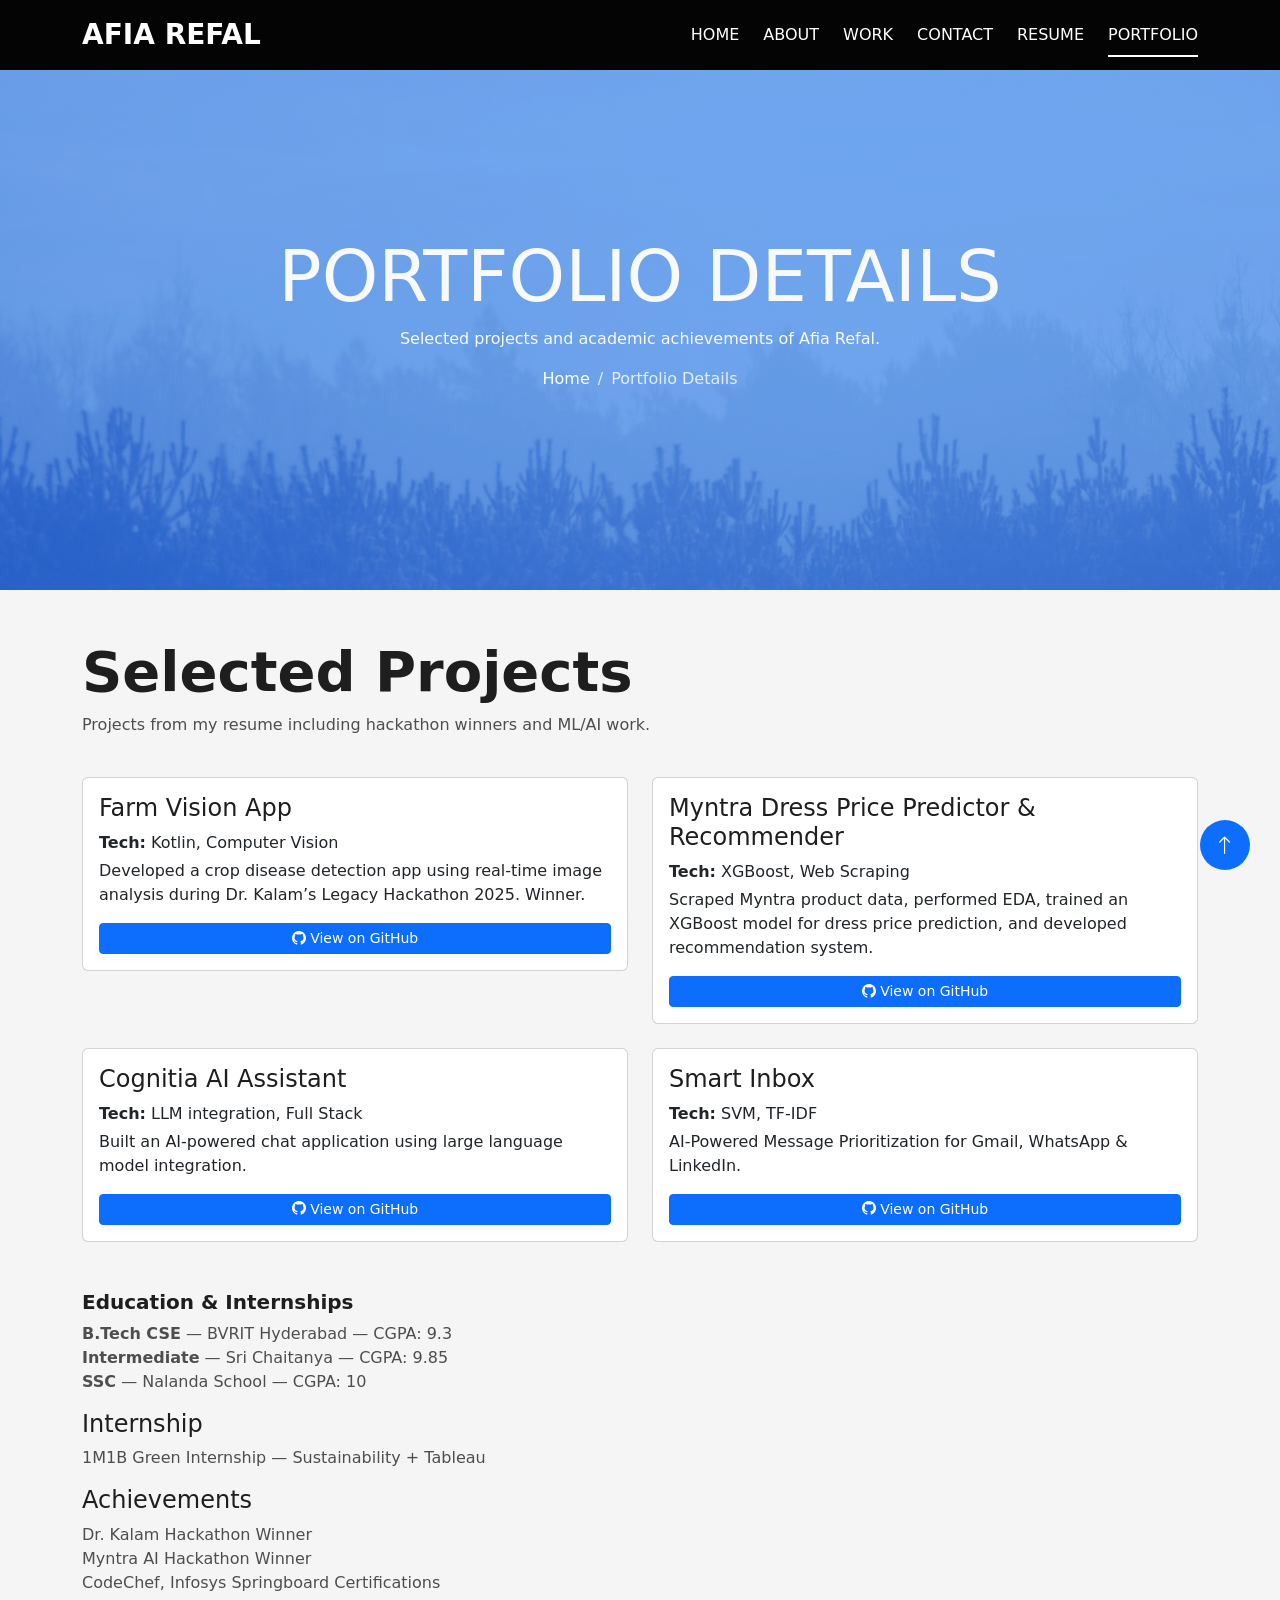
==== portfolio.html @ 00db7ac4 "Added .gitignore; removed unused images" ====
<!DOCTYPE html>
<html lang="en">

<head>
    <meta charset="UTF-8">
    <meta http-equiv="X-UA-Compatible" content="IE=edge">
    <meta name="viewport" content="width=device-width, initial-scale=1.0">
    <link rel="icon" href="./images/favicon.png" />
    <title>Afia Refal | Portfolio Details</title>

    <link rel="stylesheet" href="https://cdnjs.cloudflare.com/ajax/libs/font-awesome/6.2.1/css/all.min.css"
        integrity="sha512-MV7K8+y+gLIBoVD59lQIYicR65iaqukzvf/nwasF0nqhPay5w/9lJmVM2hMDcnK1OnMGCdVK+iQrJ7lzPJQd1w=="
        crossorigin="anonymous" referrerpolicy="no-referrer">

    <link rel="stylesheet" href="css/bootstrap.min.css">
    <link rel="stylesheet" href="css/bootstrap-icons/bootstrap-icons.min.css">
    <link rel="stylesheet" href="css/style.css">
    <link rel="stylesheet" href="css/portfolio.css">
</head>

<body>

<!-- NAVBAR -->
<nav id="navbar-example" class="navbar navbar-expand-lg fixed-top">
    <div class="container">

        <a class="navbar-brand fs-3 fw-semibold" href="index.html">AFIA REFAL</a>

        <button class="navbar-toggler p-0" type="button" data-bs-toggle="offcanvas"
            data-bs-target="#offcanvasWithBothOptions" aria-controls="offcanvasWithBothOptions"
            aria-expanded="false" aria-label="Toggle navigation">
            <span class="bi bi-justify text-light fs-3"></span>
        </button>

        <div class="offcanvas offcanvas-start overflow-y-auto" data-bs-scroll="true" tabindex="-1"
            id="offcanvasWithBothOptions">

            <div class="offcanvas-body">
                <ul class="navbar-nav mb-2 mb-lg-0">
                    <li class="nav-item"><a class="nav-link" href="index.html#home">Home</a></li>
                    <li class="nav-item"><a class="nav-link" href="index.html#about">about</a></li>
                    <li class="nav-item"><a class="nav-link" href="index.html#portfolio">work</a></li>
                    <li class="nav-item"><a class="nav-link" href="index.html#contact">contact</a></li>
                    <li class="nav-item"><a class="nav-link" href="resume.html">resume</a></li>
                </ul>
            </div>
        </div>

        <div class="large-screen d-lg-block d-none">
            <ul class="navbar-nav gap-4 mb-2 mb-lg-0 nav nav-tabs" role="tablist">
                <li class="nav-item"><a class="nav-link" href="index.html#home">Home</a></li>
                <li class="nav-item"><a class="nav-link" href="index.html#about">about</a></li>
                <li class="nav-item"><a class="nav-link" href="index.html#portfolio">work</a></li>
                <li class="nav-item"><a class="nav-link" href="index.html#contact">contact</a></li>
                <li class="nav-item"><a class="nav-link" href="resume.html">resume</a></li>
                <li class="nav-item"><a class="nav-link active" href="portfolio.html">portfolio</a></li>
            </ul>
        </div>

    </div>
</nav>

</div>
</nav>

<!-- HEADER -->
<header id="header">
    <div class="container">
        <div class="header-content d-flex justify-content-center align-items-center">
            <div class="header-caption">
                <h1 class="text-uppercase text-light text-center">Portfolio Details</h1>
                <p class="text-center text-light">Selected projects and academic achievements of Afia Refal.</p>

                <div aria-label="breadcrumb">
                    <ol class="breadcrumb justify-content-center text-center text-capitalize">
                        <li class="breadcrumb-item"><a href="index.html">Home</a></li>
                        <li class="breadcrumb-item active">portfolio details</li>
                    </ol>
                </div>

            </div>
        </div>
    </div>
</header>

<!-- CONTENT -->
<main>
<section id="portfolio-details" class="pt-5">
<div class="container">

<div class="portfolio-details-content">
<div class="row">

<div class="col-12 mb-4">
    <h2 class="fw-bold">Selected Projects</h2>
    <p>Projects from my resume including hackathon winners and ML/AI work.</p>
</div>

<div class="col-lg-6 mb-4">
    <div class="card p-3">
        <h4>Farm Vision App</h4>
        <p class="mb-1"><strong>Tech:</strong> Kotlin, Computer Vision</p>
        <p>Developed a crop disease detection app using real-time image analysis during Dr. Kalam’s Legacy Hackathon 2025. Winner.</p>
        <a href="https://github.com/AFIA-REFAL/Farm_Vision" target="_blank" class="btn btn-primary btn-sm">
            <i class="bi bi-github"></i> View on GitHub
        </a>
    </div>
</div>

<div class="col-lg-6 mb-4">
    <div class="card p-3">
        <h4>Myntra Dress Price Predictor & Recommender</h4>
        <p class="mb-1"><strong>Tech:</strong> XGBoost, Web Scraping</p>
        <p>Scraped Myntra product data, performed EDA, trained an XGBoost model for dress price prediction, and developed recommendation system.</p>
        <a href="https://github.com/AFIA-REFAL/Myntra-Dress-Price-Predictor-Mlops" target="_blank" class="btn btn-primary btn-sm">
            <i class="bi bi-github"></i> View on GitHub
        </a>
    </div>
</div>

<div class="col-lg-6 mb-4">
    <div class="card p-3">
        <h4>Cognitia AI Assistant</h4>
        <p class="mb-1"><strong>Tech:</strong> LLM integration, Full Stack</p>
        <p>Built an AI-powered chat application using large language model integration.</p>
        <a href="https://github.com/AFIA-REFAL/cognitia-ai-assistant" target="_blank" class="btn btn-primary btn-sm">
            <i class="bi bi-github"></i> View on GitHub
        </a>
    </div>
</div>

<div class="col-lg-6 mb-4">
    <div class="card p-3">
        <h4>Smart Inbox</h4>
        <p class="mb-1"><strong>Tech:</strong> SVM, TF-IDF</p>
        <p>AI-Powered Message Prioritization for Gmail, WhatsApp & LinkedIn.</p>
        <a href="https://github.com/AFIA-REFAL/smart-inbox" target="_blank" class="btn btn-primary btn-sm">
            <i class="bi bi-github"></i> View on GitHub
        </a>
    </div>
</div>

<div class="col-12 mt-4">
    <h3 class="fw-bold">Education & Internships</h3>

    <ul>
        <li><strong>B.Tech CSE</strong> — BVRIT Hyderabad — CGPA: 9.3</li>
        <li><strong>Intermediate</strong> — Sri Chaitanya — CGPA: 9.85</li>
        <li><strong>SSC</strong> — Nalanda School — CGPA: 10</li>
    </ul>

    <h4 class="mt-3">Internship</h4>
    <ul>
        <li>1M1B Green Internship — Sustainability + Tableau</li>
    </ul>

    <h4 class="mt-3">Achievements</h4>
    <ul>
        <li>Dr. Kalam Hackathon Winner</li>
        <li>Myntra AI Hackathon Winner</li>
        <li>CodeChef, Infosys Springboard Certifications</li>
    </ul>

</div>

</div>
</div>

</div>
</section>
</main>

<!-- FOOTER -->
<footer class="text-center text-light">
    <div class="container"></div>
</footer>

<!-- UP ARROW -->
<a href="#header"
    class="arrow-up-icon d-flex justify-content-center align-items-center rounded-circle text-light fs-5 position-fixed bg-primary">
    <span class="bi bi-arrow-up"></span>
</a>

<script src="./js/bootstrap.bundle.min.js"></script>

</body>
</html>
---- css/style.css ----
﻿/* Globle Variable */
:root {
    --primaryColor: #0d6efd;
    --whiteColor: #FFF;
    --offcanvasBackdropColor: #acacac;
    --fontColor: #1e1e1e;
    --bgBody: f5f5f5;
    --bodyColor: #4e4e4e;
}

html {
    scroll-behavior: smooth;
}

body {
    font-family: system-ui, -apple-system, BlinkMacSystemFont, 'Segoe UI', Roboto, Oxygen, Ubuntu, Cantarell, 'Open Sans', 'Helvetica Neue', sans-serif;
    background-color: #f5f5f5;
    color: #4e4e4e;
}

h1,
h2,
h3,
h4,
h5,
h6 {
    color: var(--fontColor);
}

p {

    margin-top: 0;
    margin-bottom: 1rem;
}

:focus-visible {
    outline: 0;
}

ul {
    list-style: none;
    padding: 0;
}

a {
    text-decoration: none;
    color: inherit;
    font-family: inherit;
    -webkit-transition: color 0.5s ease-in-out;
    -o-transition: color 0.5s ease-in-out;
    transition: color 0.5s ease-in-out;
}

.sec-pt-4 {
    padding-top: 4rem;
}

picture,
img {
    max-width: 100%;
    display: block;
    height: auto;
}

button {
    border: 0;
    cursor: pointer;
    text-decoration: none;
}

button[type=submit] {
    -webkit-transition: all 0.5s;
    -o-transition: all 0.5s;
    transition: all 0.5s;
}

button[type=submit]:hover {
    background: var(--primaryColor);
    -webkit-box-shadow: 0 0 0 4px #cde1f8;
    box-shadow: 0 0 0 4px #cde1f8;
    border-color: transparent;
}

.line {
    width: 70px;
    height: 3px;
    background-color: var(--primaryColor);
}

.section-title {
    text-align: center;
    margin-bottom: 1.5625rem;
}

.section-title h3 {
    font-weight: bold;
    font-size: 3rem;
}

/* End Globle Variable */

/* Start Common Styles */
/* End Common Styles */
/* Start nav */
.navbar {
    background-color: rgb(4, 4, 4);
}

.navbar-expand-lg .navbar-nav {
    -webkit-box-pack: end;
    -ms-flex-pack: end;
    justify-content: flex-end;
}

.navbar-nav .nav-link.active,
.navbar-nav .nav-link.show {
    color: var(--whiteColor);
}

.offcanvas .navbar-nav .nav-link.active,
.offcanvas .navbar-nav .nav-link.show {
    color: var(--fontColor);
}

.navbar-brand {
    color: var(--whiteColor);

}

.navbar-toggler {
    border: 0;
    background: none;
}

.navbar-toggler:focus {
    -webkit-box-shadow: none;
    box-shadow: none;
}

.nav-link {
    text-transform: uppercase;
}

.dropdown-item,
.sub-menu-item {
    text-transform: capitalize;
}

.deep-dropdown {
    position: relative;
}

.sub-menu li {
    padding: 5px 15px;
}

.dropdown:hover .dropdown-menu {
    display: block;
}

.deep-dropdown:hover .sub-menu {
    display: block !important;
}

.navbar-expand-lg .navbar-nav .dropdown-menu {
    top: 102%;
}

.large-screen .deep-dropdown .sub-menu {
    position: absolute;
    left: -159px;
    top: 0px;
}

.nav-link {
    color: var(--whiteColor);
}

.navbar-brand {
    font-size: 28px;
}

.navbar-brand:focus,
.navbar-brand:hover,
.nav-link:focus,
.navbar .nav-link:hover {
    color: var(--whiteColor);
}

.deep-dropdown .nav-link {
    padding-left: 0;
    padding-right: 0;
    background-color: transparent;
    color: var(--fontColor);
}

.navbar-nav .nav-link {
    position: relative;
}

.navbar-expand-lg .navbar-nav .nav-link {
    padding: 15px 0;
}

.navbar-nav .nav-link::after,
.nav-tabs .nav-link.active::after {
    content: "";
    width: 0%;
    height: 2px;
    background-color: var(--whiteColor);
    position: absolute;
    left: 0;
    bottom: 5px;
    -webkit-transition: .5s width;
    -o-transition: .5s width;
    transition: .5s width;
}

.dropdown-menu a:hover {
    color: var(--primaryColor);
}

.nav-tabs .nav-link.active {
    position: relative;
}

.nav-tabs .nav-link.active {
    background-color: transparent;
    border-color: transparent;
}

.nav-tabs .nav-link.active::after,
.navbar-nav .nav-link:hover::after {
    width: 100%;
}

.nav-tabs {
    border-bottom: 0;
}

.nav-tabs .nav-link:focus,
.nav-tabs .nav-link:hover {
    border-color: transparent;
}

.nav-tabs .nav-link {
    margin-bottom: 0;
    border: 0;
    border-top-left-radius: 0;
    border-top-right-radius: 0;
}

.offcanvas {
    background-color: var(--whiteColor);
    color: var(--fontColor);
    display: none;
    /* width: 97% !important; */
    left: 10px !important;
    height: 88%;
    top: 10% !important;
}

.offcanvas-header {
    -webkit-box-pack: end;
    -ms-flex-pack: end;
    justify-content: end;
}

.dropdown-item:focus,
.dropdown-item:hover {
    background-color: transparent;
}

.dropdown-menu {
    border: 0;
    border-radius: 0;
    -webkit-box-shadow: 5px 5px 11px 0px rgba(0, 0, 0, 0.3);
    box-shadow: 5px 5px 11px 0px rgba(0, 0, 0, 0.3);
}

.dropdown-toggle::after {
    border: 0;
}

:root:has(.nav-link:focus) .offcanvas {
    display: none;
}

.offcanvas-backdrop {
    background-color: var(--offcanvasBackdropColor);
    /* Replace with your desired color */
}

:root:has(.nav-link:active) .offcanvas-backdrop {
    background-color: transparent;
}

.btn-close:focus {
    -webkit-box-shadow: none;
    box-shadow: none;
}

/* End nav */
/* Start Home */
#home {
    height: 100vh;
    background-image: -webkit-gradient(linear, left top, left bottom, from(rgba(0, 0, 0, 0.5)), to(rgba(0, 0, 0, 0.5))), url(../images/hero-code.jpeg);
    background-image: -o-linear-gradient(rgba(0, 0, 0, 0.5), rgba(0, 0, 0, 0.5)), url(../images/hero-code.jpeg);
    background-image: linear-gradient(rgba(0, 0, 0, 0.5), rgba(0, 0, 0, 0.5)), url(../images/hero-code.jpeg);
    background-size: cover;
    background-position: center;
    background-attachment: fixed;
}

h1 {
    font-size: 4.5rem;
}

.animated-letters {
    font-size: 2.5rem;
    /* display: inline-block; */
}

.animated-letters::after {
    content: "";
    display: inline-block;
    -webkit-animation: move-letters 15s infinite;
    animation: move-letters 15s infinite;
}

/* End Home */
/* Start About */
#about {}

.about-info span {
    font-weight: 600;
    color: #000;
}

.progress {
    background-color: #CDE1F8;
    border-radius: 0;
    height: 0.7rem;
}

.skills span {
    color: #4e4e4e;
}

/* End About */
/* Start Services */
.service-card {
    padding: 2.5rem 1.3rem;
    -webkit-box-shadow: 0 13px 8px -10px rgba(0, 0, 0, 0.1);
    box-shadow: 0 13px 8px -10px rgba(0, 0, 0, 0.1)
}

.service-card .icon,
.facts-card .icon {
    font-size: 40px;
    color: var(--fontColor);
    width: 100px;
    height: 100px;
    border: 7px solid var(--primaryColor);
    -webkit-transition: all 0.5s;
    -o-transition: all 0.5s;
    transition: all 0.5s;
    margin: 0 auto 1rem;
}

.service-card:hover .icon,
.social-links .icon:hover {
    color: var(--whiteColor);
    background-color: var(--primaryColor);
    border: 7px solid #CDE1F8;
}

/* End Services */
/* Start Facts */
#facts {
    background-image: -webkit-gradient(linear, left top, left bottom, from(rgba(13, 110, 253, 0.6)), to(rgba(13, 110, 253, 0.6))), url(../images/counters-bg.jpg);
    background-image: -o-linear-gradient(rgba(13, 110, 253, 0.6), rgba(13, 110, 253, 0.6)), url(../images/counters-bg.jpg);
    background-image: linear-gradient(rgba(13, 110, 253, 0.6), rgba(13, 110, 253, 0.6)), url(../images/counters-bg.jpg);
}

#facts,
#testimonials,
#contact {
    min-height: 50vh;
    background-size: cover;
    background-position: top center;
    padding: 8rem 0;
}

.facts-card .icon {
    width: 80px;
    height: 80px;
    font-size: 2rem;
    border: 10px solid #CDE1F8;
}

/* End Facts */
/* Start Portfolio */

.portfolio-card .card {
    border: 0;
    -webkit-box-shadow: 0 13px 8px -10px rgba(0, 0, 0, 0.1);
    box-shadow: 0 13px 8px -10px rgba(0, 0, 0, 0.1);
}

.portfolio-card .card,
.portfolio-card img {
    border-radius: 0;
}

.portfolio-img {
    overflow: hidden;
}

.portfolio-card img {
    -webkit-transition: 0.5s -webkit-transform;
    transition: 0.5s -webkit-transform;
    -o-transition: 0.5s transform;
    transition: 0.5s transform;
    transition: 0.5s transform, 0.5s -webkit-transform;
}

.portfolio-card:hover img {
    -webkit-transform: scale(1.1);
    -ms-transform: scale(1.1);
    transform: scale(1.1);
}

.portfolio-card .breadcrumb {
    font-size: 0.8rem;
}

.portfolio-card .breadcrumb .breadcrumb-item:first-child {
    color: var(--primaryColor);
}

.portfolio-card .icon {
    font-size: 2.5rem;
    color: var(--primaryColor);
}

/* End Portfolio */
/* Start testimonials*/
#testimonials {
    background-attachment: fixed;
}

#testimonials,
#contact {
    background-image: -webkit-gradient(linear, left top, left bottom, from(rgba(13, 110, 253, 0.6)), to(rgba(13, 110, 253, 0.6))), url(../images/overlay-bg.jpg);
    background-image: -o-linear-gradient(rgba(13, 110, 253, 0.6), rgba(13, 110, 253, 0.6)), url(../images/overlay-bg.jpg);
    background-image: linear-gradient(rgba(13, 110, 253, 0.6), rgba(13, 110, 253, 0.6)), url(../images/overlay-bg.jpg);
}

.testimonials-img {
    width: 150px;
    height: 150px;
}

#testimonials .carousel-indicators [data-bs-target] {
    width: 12px;
    height: 12px;
    border-radius: 50%;
}

/* End testimonials*/
#blog h4 {
    font-size: 1.3rem;
}

.blog-label {
    top: -15px;
    font-size: 0.7rem;
}

.blog-avatar {
    width: 35px;
    height: 35px;
}

.blog-author {
    font-size: 16px;
    font-weight: 400;
}

#blog a:hover {
    color: var(--primaryColor);
}

/* Start Contact */
#contact {
    padding: 8rem 0 3rem;
    -webkit-box-shadow: 0 13px 8px -10px rgba(0, 0, 0, 0.1);
    box-shadow: 0 13px 8px -10px rgba(0, 0, 0, 0.1);
}

textarea {
    resize: none;
}

.contact-info li {
    -webkit-margin-after: 10px;
    margin-block-end: 10px;
}

.contact-info span {
    color: var(--primaryColor);
    display: inline-block;
    -webkit-margin-end: 5px;
    margin-inline-end: 5px;
}

.social-links .icon {
    width: 50px;
    height: 50px;
    font-size: 20px;
    border: 3px solid var(--primaryColor);
    color: var(--fontColor);
}

/* End Contact */
/* Start Footer */
footer {
    padding: 1.5rem 0;
    background: #0062d3;

}

/* End Footer */
.arrow-up-icon {
    bottom: 30px;
    right: 30px;
    width: 50px;
    height: 50px;
}

/* Medium devices (tablets, less than 992px) */
@media screen and (max-width: 991.98px) {
    h1 {
        font-size: 3rem;
    }

    .offcanvas .navbar-nav .nav-link::after,
    .offcanvas .nav-tabs .nav-link.active::after {
        width: 0%;
    }

    .offcanvas .nav-link {
        color: var(--fontColor);
    }

    .offcanvas .nav-link:hover,
    .offcanvas .dropdown .dropdown-item:hover {
        color: var(--primaryColor) !important;
    }

    .offcanvas,
    .offcanvas .navbar-nav {
        display: block;
    }

    body:has(.offcanvas .nav-link:focus) .offcanvas {
        display: none;
    }

    #facts {
        padding: 6rem 0 5rem;

    }

    .facts-card {
        margin-bottom: 25px;
    }
}

/* Small devices (landscape phones, less than 768px) */
@media screen and (max-width: 767.98px) {


    #home p {
        font-size: 1.5rem;
    }

    .about-content {
        padding: 3rem 1.25rem !important;
    }
}

/* Extra small devices (portrait phones, less than 576px) */
@media screen and (max-width: 575.98px) {
    h1 {
        font-size: 2.8rem;
    }

    .section-title h3 {
        font-size: 2rem;
    }

    .about-img {
        margin-bottom: 20px;
    }

    .skills {
        margin-bottom: 30px;
    }

    .service-card .icon {
        width: 70px;
        height: 70px;
        font-size: 25px;
    }

    .portfolio-card .card-body {
        -webkit-box-orient: vertical;
        -webkit-box-direction: normal;
        -ms-flex-direction: column;
        flex-direction: column;
    }

    .portfolio-card .icon {
        -ms-flex-item-align: end;
        align-self: flex-end;
    }
}

@media screen and (max-width: 422px) {
    .offcanvas {
        width: 80% !important;
    }

    .about-content {
        overflow: hidden;

    }

    .about-img {
        width: 100px;
    }
}
---- css/portfolio.css ----
/* Start Header */
.carousel-indicators [data-bs-target] {
    width: 10px;
    height: 10px;
    border-radius: 50%;
    border: 1px solid #0d6efd;
}
.carousel-indicators .active {
    background: #0d6efd;
}
#header, .header-content{
    min-height: 60vh;
 }
#header{  
    margin-top: 50px;
    background-image: -webkit-gradient(linear, left top, left bottom, from(rgba(13, 110, 253, 0.6)), to(rgba(13, 110, 253, 0.6))), url(../images/overlay-bg.jpg);
    background-image: -o-linear-gradient(rgba(13, 110, 253, 0.6), rgba(13, 110, 253, 0.6)), url(../images/overlay-bg.jpg);
    background-image: linear-gradient(rgba(13, 110, 253, 0.6), rgba(13, 110, 253, 0.6)), url(../images/overlay-bg.jpg);
    background-attachment: fixed;
    background-size: cover;
}
#header .container{
    margin-top: 50px;
}
h2{
    font-size: 3.5rem;
}
#header .breadcrumb {
    color: #FFF;
}
#header .breadcrumb .breadcrumb-item:last-child,.breadcrumb-item+.breadcrumb-item::before {
    color: rgba(255,255,255,0.8);
}
/* End Header */
/* Start Portfolio-Details*/

.portfolio-details-content a:hover{
    color:  rgb(10,88,202);
}
.portfolio-details-content h3{
    font-size: 20px;
}
.portfolio-info{
    background-color: #FFF;
}
.portfolio-info li{
    font-size: 15px;
}
/* End Portfolio-Details*/
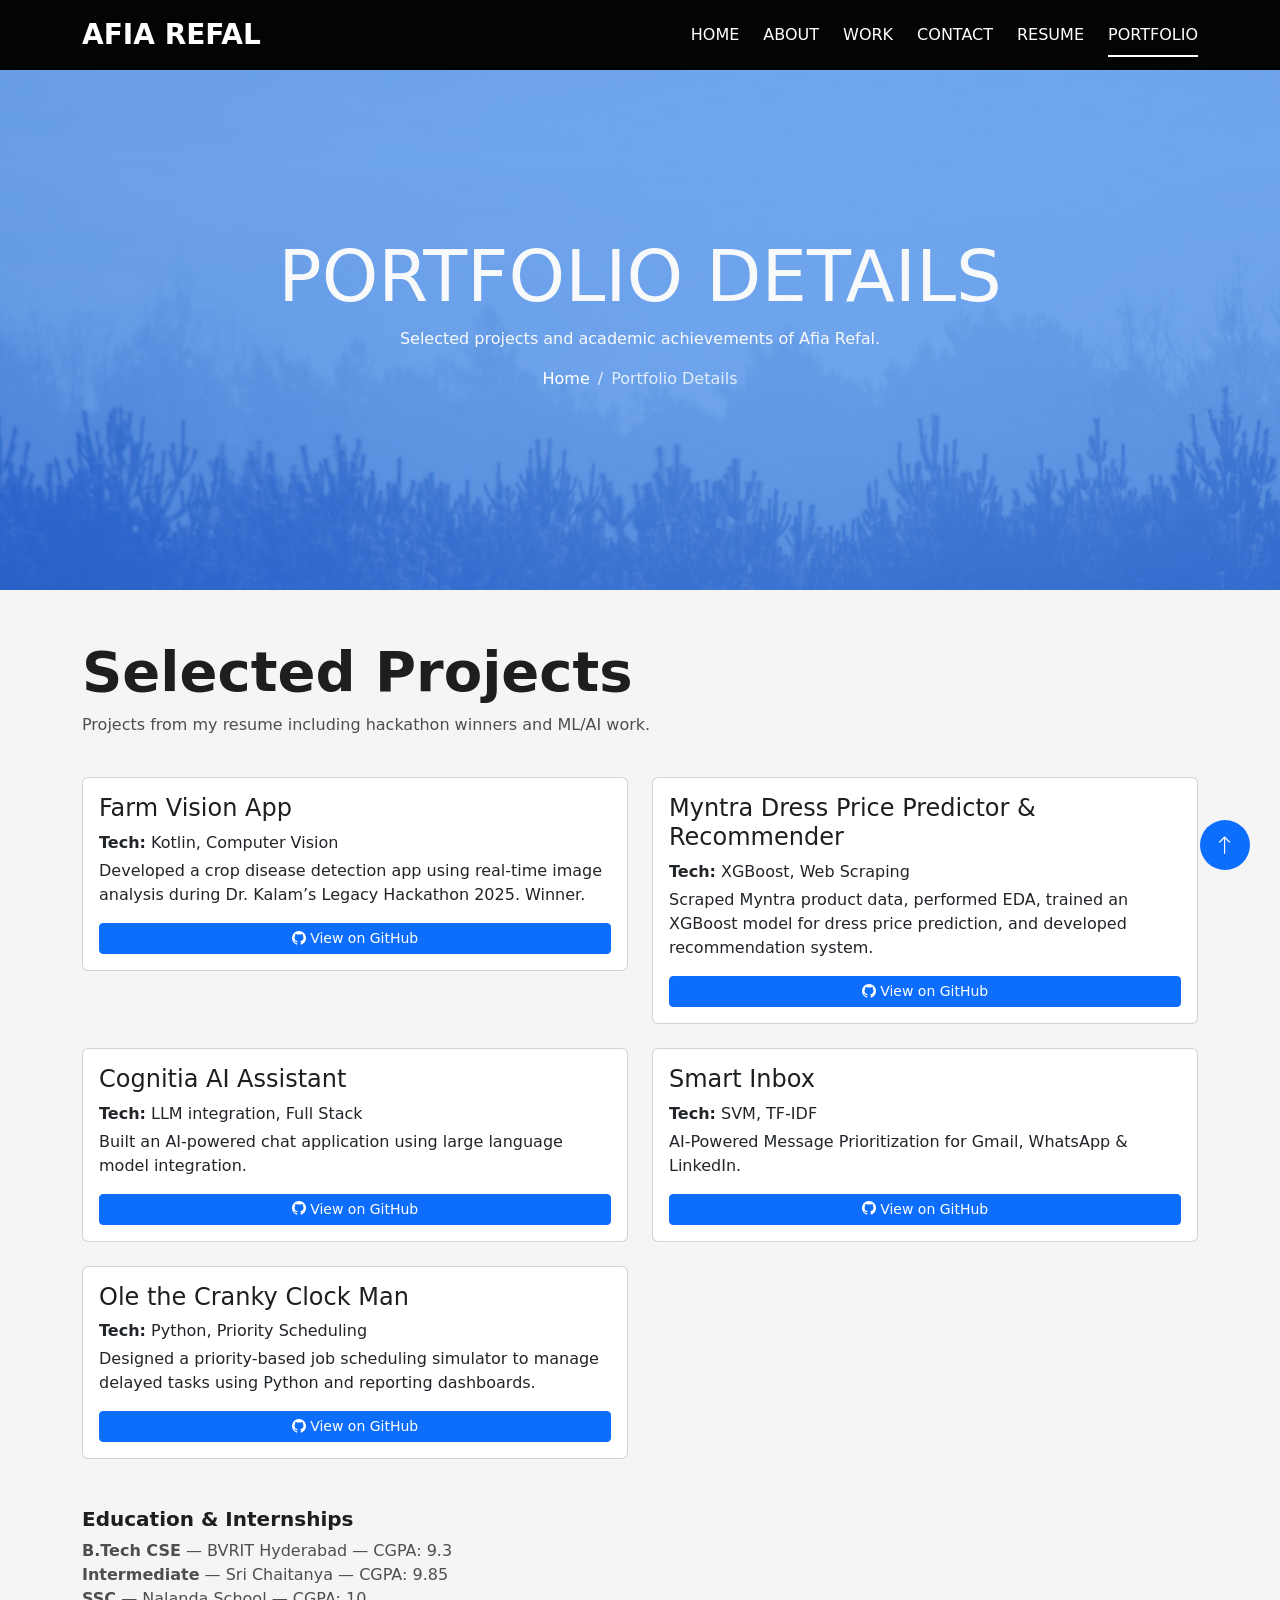
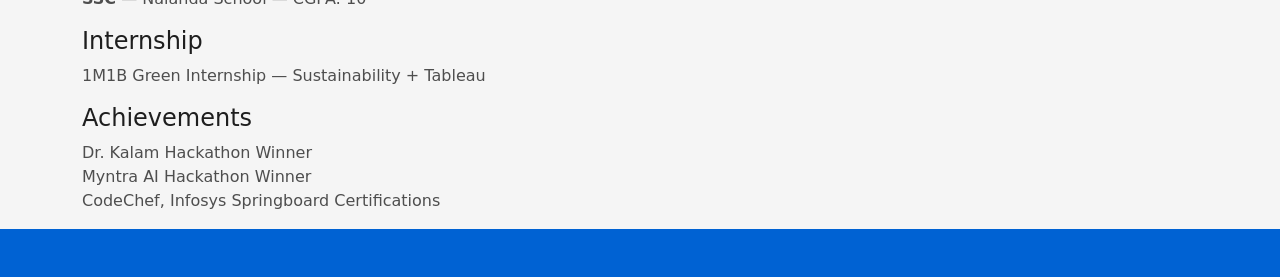
==== commit cc799355: "Make project cards open portfolio details and style + button blue" ====
--- a/portfolio.html
+++ b/portfolio.html
@@ -96,7 +96,7 @@
     <p>Projects from my resume including hackathon winners and ML/AI work.</p>
 </div>
 
-<div class="col-lg-6 mb-4">
+<div id="farm-vision" class="col-lg-6 mb-4">
     <div class="card p-3">
         <h4>Farm Vision App</h4>
         <p class="mb-1"><strong>Tech:</strong> Kotlin, Computer Vision</p>
@@ -107,7 +107,9 @@
     </div>
 </div>
 
-<div class="col-lg-6 mb-4">
+<!-- anchor id for direct linking -->
+
+<div id="myntra" class="col-lg-6 mb-4">
     <div class="card p-3">
         <h4>Myntra Dress Price Predictor & Recommender</h4>
         <p class="mb-1"><strong>Tech:</strong> XGBoost, Web Scraping</p>
@@ -118,7 +120,7 @@
     </div>
 </div>
 
-<div class="col-lg-6 mb-4">
+<div id="cognitia" class="col-lg-6 mb-4">
     <div class="card p-3">
         <h4>Cognitia AI Assistant</h4>
         <p class="mb-1"><strong>Tech:</strong> LLM integration, Full Stack</p>
@@ -129,12 +131,23 @@
     </div>
 </div>
 
-<div class="col-lg-6 mb-4">
+<div id="smart-inbox" class="col-lg-6 mb-4">
     <div class="card p-3">
         <h4>Smart Inbox</h4>
         <p class="mb-1"><strong>Tech:</strong> SVM, TF-IDF</p>
         <p>AI-Powered Message Prioritization for Gmail, WhatsApp & LinkedIn.</p>
         <a href="https://github.com/AFIA-REFAL/smart-inbox" target="_blank" class="btn btn-primary btn-sm">
+            <i class="bi bi-github"></i> View on GitHub
+        </a>
+    </div>
+</div>
+
+<div id="ole-clock" class="col-lg-6 mb-4">
+    <div class="card p-3">
+        <h4>Ole the Cranky Clock Man</h4>
+        <p class="mb-1"><strong>Tech:</strong> Python, Priority Scheduling</p>
+        <p>Designed a priority-based job scheduling simulator to manage delayed tasks using Python and reporting dashboards.</p>
+        <a href="https://github.com/AFIA-REFAL/Ole-The-Crancky-Clock-Man" target="_blank" class="btn btn-primary btn-sm">
             <i class="bi bi-github"></i> View on GitHub
         </a>
     </div>
@@ -182,6 +195,21 @@
 </a>
 
 <script src="./js/bootstrap.bundle.min.js"></script>
+<script>
+document.addEventListener('DOMContentLoaded', function(){
+    var hash = location.hash;
+    if(hash){
+        try{
+            var el = document.querySelector(hash);
+            if(el){
+                el.scrollIntoView({behavior:'smooth', block:'start'});
+                el.classList.add('portfolio-highlight');
+                setTimeout(function(){ el.classList.remove('portfolio-highlight'); }, 3000);
+            }
+        }catch(e){/* ignore invalid selectors */}
+    }
+});
+</script>
 
 </body>
 </html>
--- a/css/style.css
+++ b/css/style.css
@@ -445,6 +445,29 @@
 }
 
 /* End Portfolio */
+/* Project plus button */
+.project-plus{
+    width:40px;
+    height:40px;
+    display:inline-flex;
+    align-items:center;
+    justify-content:center;
+    border-radius:50%;
+    border:0;
+    background:var(--primaryColor);
+    color:#fff;
+    box-shadow:0 2px 6px rgba(13,110,253,0.2);
+}
+.project-plus:hover{opacity:0.95}
+
+/* Highlight target on portfolio page */
+.portfolio-highlight{
+    -webkit-box-shadow: 0 10px 30px rgba(13,110,253,0.08);
+    box-shadow: 0 10px 30px rgba(13,110,253,0.08);
+    transform: translateY(-6px);
+    transition: all .3s ease-in-out;
+}
+
 /* Start testimonials*/
 #testimonials {
     background-attachment: fixed;
